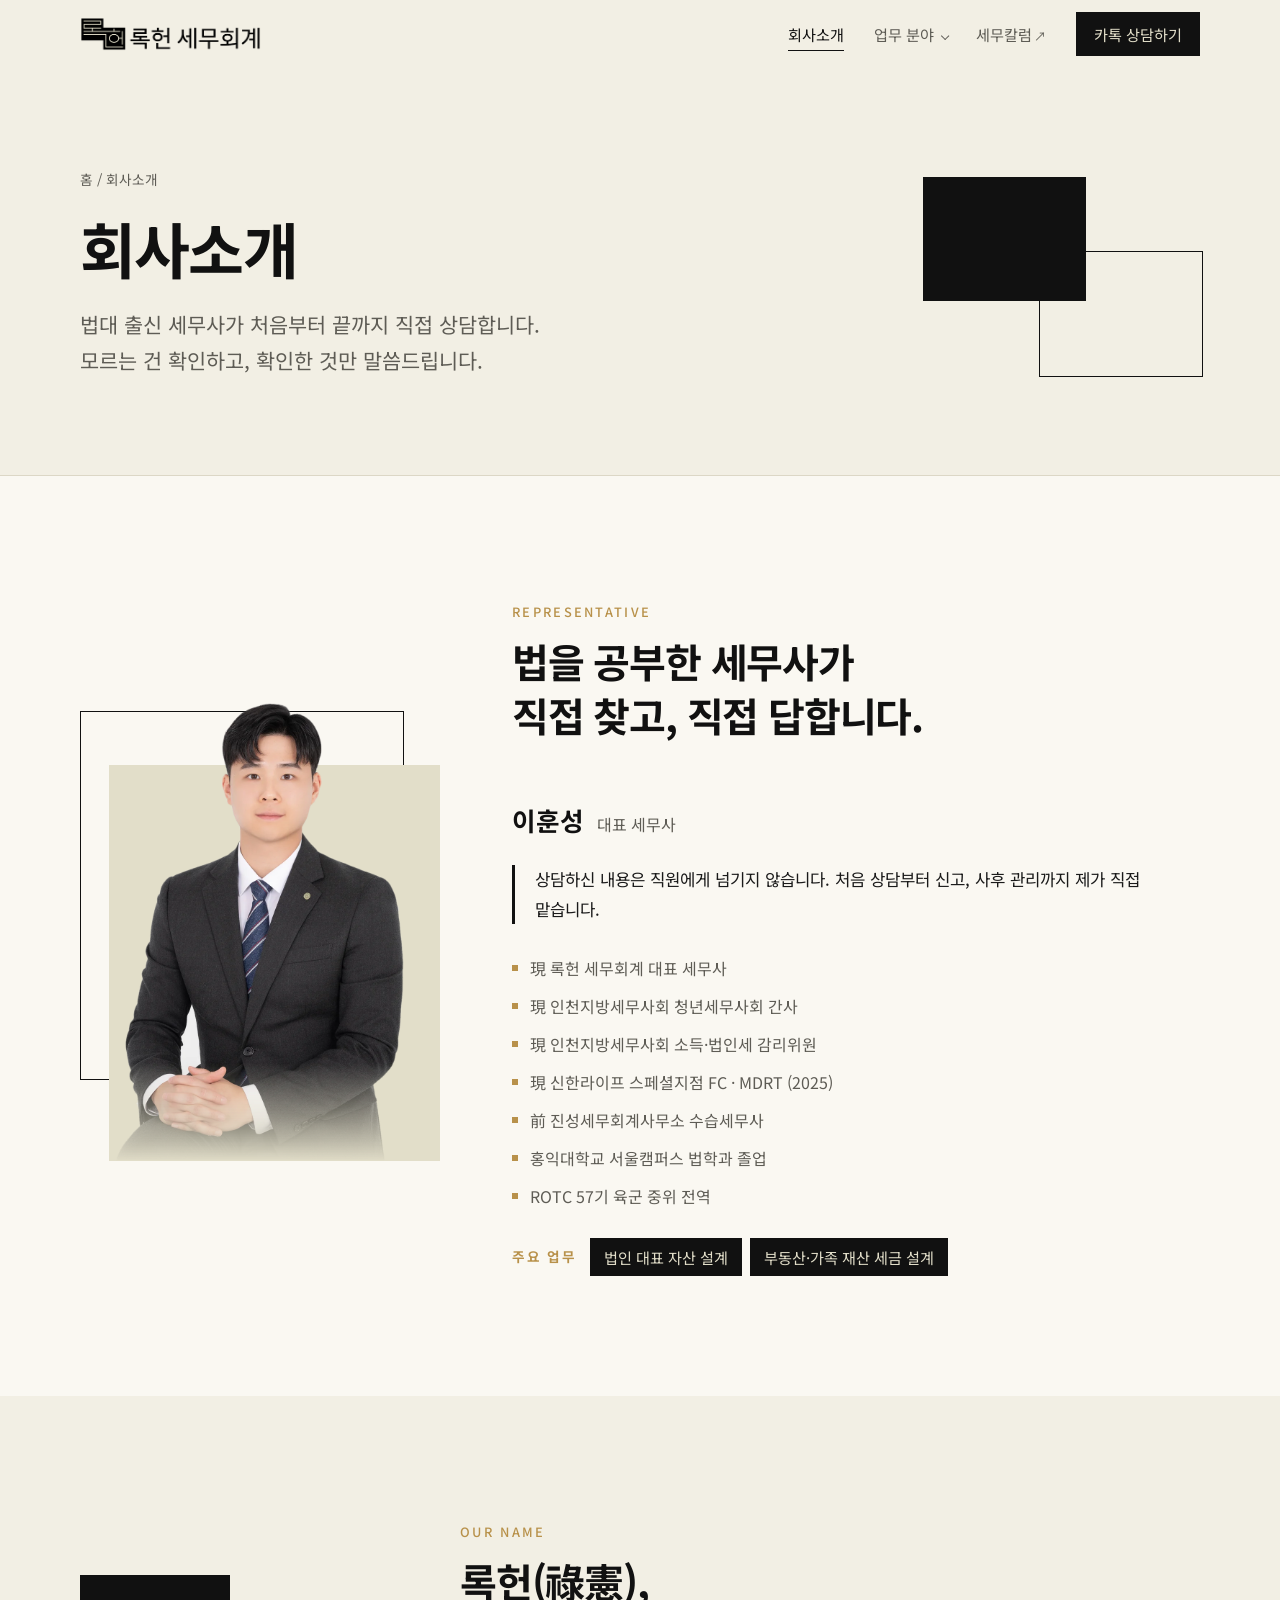
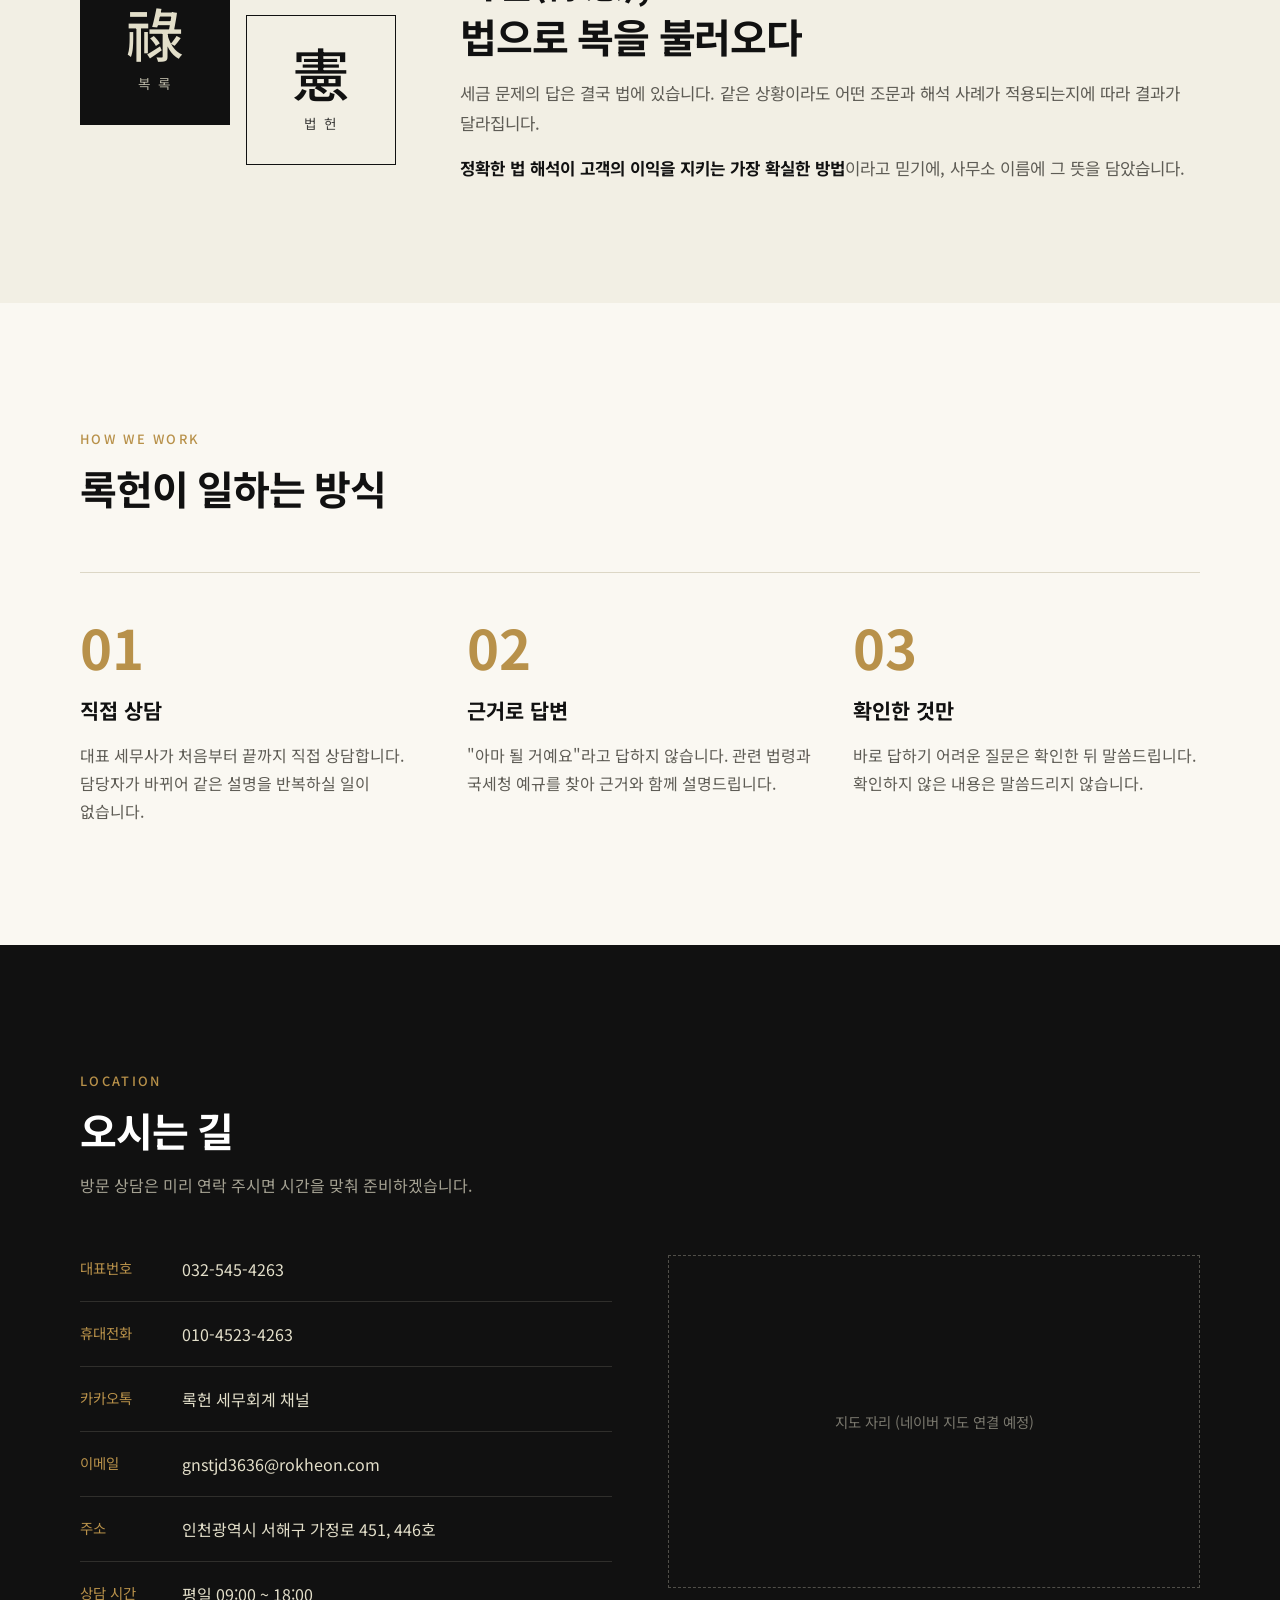
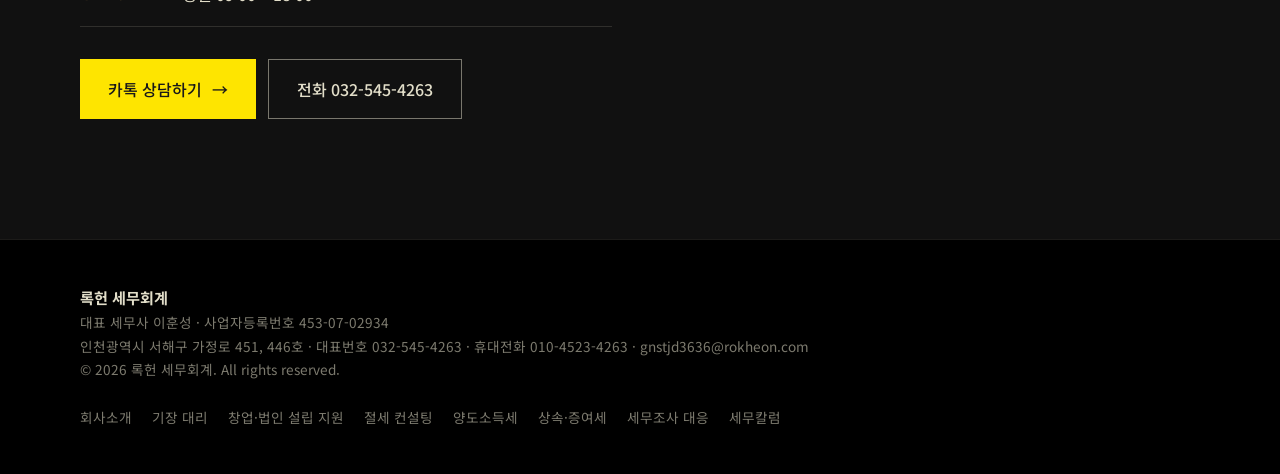
==== about.html @ 941cc7a9 "홈페이지 상담 시간·사업자등록번호 반영 (빈칸 모두 채움) Co-Authored-By: Claude Opus 5.5 <noreply@anthropic.com>" ====
<!doctype html>
<html lang="ko">
<head>
<meta charset="utf-8">
<meta name="viewport" content="width=device-width, initial-scale=1">
<title>회사소개 | 록헌 세무회계</title>
<meta name="description" content="록헌 세무회계 대표 세무사 이훈성 소개, 일하는 방식, 오시는 길.">
<meta property="og:title" content="회사소개 | 록헌 세무회계">
<meta property="og:description" content="록헌 세무회계 대표 세무사 이훈성 소개, 일하는 방식, 오시는 길.">
<link rel="icon" href="이미지/심볼.png">
<link rel="preconnect" href="https://fonts.googleapis.com">
<link rel="preconnect" href="https://fonts.gstatic.com" crossorigin>
<link href="https://fonts.googleapis.com/css2?family=Noto+Sans+KR:wght@400;500;700;900&display=swap" rel="stylesheet">
<link rel="stylesheet" href="css/style.css">
<script>document.documentElement.classList.add('js');</script>
</head>
<body>

<!-- 이 파일은 build.py가 만든 결과물입니다. 직접 고치지 말고 build.py 또는 _원본을 고친 뒤 다시 실행하세요. -->
<header class="site">
  <div class="wrap nav">
    <a href="index.html" class="logo"><img src="이미지/로고_가로.png" alt="록헌 세무회계"></a>
    <button class="burger" aria-label="메뉴 열기" aria-expanded="false"><i></i></button>
    <nav class="menu">
      <a href="about.html" class="on">회사소개</a>
      <div class="dd">
        <button class="dd-btn" aria-expanded="false">업무 분야<span class="chev"></span></button>
        <div class="dd-panel">
          <a href="services/bookkeeping.html">기장 대리 <span>→</span></a>
          <a href="services/startup.html">창업·법인 설립 지원 <span>→</span></a>
          <a href="services/tax-planning.html">절세 컨설팅 <span>→</span></a>
          <a href="services/capital-gains.html">양도소득세 <span>→</span></a>
          <a href="services/inheritance-gift.html">상속·증여세 <span>→</span></a>
          <a href="services/tax-audit.html">세무조사 대응 <span>→</span></a>
        </div>
      </div>
      <a href="https://blog.naver.com/rokheontax" target="_blank" rel="noopener">세무칼럼<span class="ext">↗</span></a>
      <a href="https://pf.kakao.com/_EGkQG/chat" target="_blank" rel="noopener" class="cta">카톡 상담하기</a>
    </nav>
  </div>
  <div class="progress"></div>
</header>

<main>
  <div class="page-hero">
    <div class="wrap">
      <p class="crumb fade-in"><a href="index.html">홈</a> / 회사소개</p>
      <h1><span class="line"><span style="--d:.1s">회사소개</span></span></h1>
      <p class="lead fade-in" style="--d:.4s">법대 출신 세무사가 처음부터 끝까지 직접 상담합니다.<br>모르는 건 확인하고, 확인한 것만 말씀드립니다.</p>
    </div>
    <div class="deco" aria-hidden="true"></div>
  </div>

  <!-- 대표 세무사 -->
  <section class="sec">
    <div class="wrap">
      <div class="about">
        <div class="about-visual" data-reveal>
          <div class="frame-line"></div>
          <div class="frame"></div>
          <img src="이미지/대표_소개.webp" alt="대표 세무사 이훈성">
        </div>
        <div>
          <div class="sec-head" data-reveal>
            <small>REPRESENTATIVE</small>
            <h2>법을 공부한 세무사가<br>직접 찾고, 직접 답합니다.</h2>
          </div>
          <h3 data-reveal>이훈성 <span>대표 세무사</span></h3>
          <p class="quote" data-reveal style="--d:.1s">상담하신 내용은 직원에게 넘기지 않습니다. 처음 상담부터 신고, 사후 관리까지 제가 직접 맡습니다.</p>
          <ul class="career">
            <li data-reveal style="--d:0.10s">現 록헌 세무회계 대표 세무사</li>
            <li data-reveal style="--d:0.16s">現 인천지방세무사회 청년세무사회 간사</li>
            <li data-reveal style="--d:0.22s">現 인천지방세무사회 소득·법인세 감리위원</li>
            <li data-reveal style="--d:0.28s">現 신한라이프 스페셜지점 FC · MDRT (2025)</li>
            <li data-reveal style="--d:0.34s">前 진성세무회계사무소 수습세무사</li>
            <li data-reveal style="--d:0.40s">홍익대학교 서울캠퍼스 법학과 졸업</li>
            <li data-reveal style="--d:0.46s">ROTC 57기 육군 중위 전역</li>
          </ul>
          <p class="field" data-reveal style="--d:.5s"><b>주요 업무</b><span>법인 대표 자산 설계</span><span>부동산·가족 재산 세금 설계</span></p>
        </div>
      </div>
    </div>
  </section>

  <!-- 록헌의 의미 -->
  <section class="sec bg-cream">
    <div class="wrap">
      <div class="meaning">
        <div class="hanja" data-reveal aria-hidden="true">
          <div><b>祿</b><span>복 록</span></div>
          <div><b>憲</b><span>법 헌</span></div>
        </div>
        <div>
          <div class="sec-head" data-reveal style="margin-bottom:0">
            <small>OUR NAME</small>
            <h2>록헌(祿憲),<br>법으로 복을 불러오다</h2>
          </div>
          <p data-reveal style="--d:.1s">세금 문제의 답은 결국 법에 있습니다. 같은 상황이라도 어떤 조문과 해석 사례가 적용되는지에 따라 결과가 달라집니다.</p>
          <p data-reveal style="--d:.18s"><strong>정확한 법 해석이 고객의 이익을 지키는 가장 확실한 방법</strong>이라고 믿기에, 사무소 이름에 그 뜻을 담았습니다.</p>
        </div>
      </div>
    </div>
  </section>

  <!-- 일하는 방식 -->
  <section class="sec">
    <div class="wrap">
      <div class="sec-head" data-reveal>
        <small>HOW WE WORK</small>
        <h2>록헌이 일하는 방식</h2>
      </div>
      <div class="steps">
        <div class="step" data-reveal style="--d:0.00s"><div class="n">01</div><b>직접 상담</b><p>대표 세무사가 처음부터 끝까지 직접 상담합니다. 담당자가 바뀌어 같은 설명을 반복하실 일이 없습니다.</p></div>
        <div class="step" data-reveal style="--d:0.12s"><div class="n">02</div><b>근거로 답변</b><p>&quot;아마 될 거예요&quot;라고 답하지 않습니다. 관련 법령과 국세청 예규를 찾아 근거와 함께 설명드립니다.</p></div>
        <div class="step" data-reveal style="--d:0.24s"><div class="n">03</div><b>확인한 것만</b><p>바로 답하기 어려운 질문은 확인한 뒤 말씀드립니다. 확인하지 않은 내용은 말씀드리지 않습니다.</p></div>
      </div>
    </div>
  </section>

  <!-- 오시는 길 -->
  <section id="location" class="sec contact">
    <div class="wrap">
      <div class="sec-head" data-reveal>
        <small>LOCATION</small>
        <h2>오시는 길</h2>
        <p>방문 상담은 미리 연락 주시면 시간을 맞춰 준비하겠습니다.</p>
      </div>
      <div class="contact-grid">
        <div data-reveal>
          <dl class="info">
            <div><dt>대표번호</dt><dd><a href="tel:0325454263">032-545-4263</a></dd></div>
            <div><dt>휴대전화</dt><dd><a href="tel:01045234263">010-4523-4263</a></dd></div>
            <div><dt>카카오톡</dt><dd><a href="https://pf.kakao.com/_EGkQG/chat" target="_blank" rel="noopener">록헌 세무회계 채널</a></dd></div>
            <div><dt>이메일</dt><dd><a href="mailto:gnstjd3636@rokheon.com">gnstjd3636@rokheon.com</a></dd></div>
            <div><dt>주소</dt><dd>인천광역시 서해구 가정로 451, 446호</dd></div>
            <div><dt>상담 시간</dt><dd>평일 09:00 ~ 18:00</dd></div>
          </dl>
          <div class="btns" style="margin-top:32px">
            <a href="https://pf.kakao.com/_EGkQG/chat" target="_blank" rel="noopener" class="btn btn-kakao">카톡 상담하기 <span class="arr">→</span></a>
            <a href="tel:0325454263" class="btn btn-cream-line">전화 032-545-4263</a>
          </div>
        </div>
        <div class="map" data-reveal style="--d:.15s">지도 자리 (네이버 지도 연결 예정)</div>
      </div>
    </div>
  </section>

</main>

<footer class="site">
  <div class="wrap">
    <div>
      <b>록헌 세무회계</b><br>
      대표 세무사 이훈성 · 사업자등록번호 453-07-02934<br>
      인천광역시 서해구 가정로 451, 446호 · 대표번호 032-545-4263 · 휴대전화 010-4523-4263 · gnstjd3636@rokheon.com<br>
      © 2026 록헌 세무회계. All rights reserved.
    </div>
    <nav>
      <a href="about.html">회사소개</a><a href="services/bookkeeping.html">기장 대리</a><a href="services/startup.html">창업·법인 설립 지원</a><a href="services/tax-planning.html">절세 컨설팅</a><a href="services/capital-gains.html">양도소득세</a><a href="services/inheritance-gift.html">상속·증여세</a><a href="services/tax-audit.html">세무조사 대응</a><a href="https://blog.naver.com/rokheontax" target="_blank" rel="noopener">세무칼럼</a>
    </nav>
  </div>
</footer>

<div class="mbar">
  <a href="tel:0325454263" class="tel">전화하기</a>
  <a href="https://pf.kakao.com/_EGkQG/chat" target="_blank" rel="noopener" class="kakao">카톡 상담하기</a>
</div>

<script src="js/main.js"></script>
</body>
</html>
---- css/style.css ----
/* 록헌 세무회계 — 로고 색상 기준: 검정 + 크림 + 골드 */
:root {
  --black: #111111;
  --black-2: #262626;
  --cream: #e2dec9;
  --cream-bg: #f2efe4;
  --gold: #b8914a;
  --ink: #1a1a1a;
  --muted: #5e5c55;
  --line: #dcd7c6;
  --bg: #faf8f2;
  --white: #ffffff;
  --max: 1160px;
  --ease: cubic-bezier(0.2, 0.7, 0.2, 1);
}
* { box-sizing: border-box; margin: 0; padding: 0; }
html { scroll-behavior: smooth; scroll-padding-top: 72px; }
body {
  font-family: "Noto Sans KR", system-ui, sans-serif;
  color: var(--ink);
  background: var(--bg);
  line-height: 1.75;
  word-break: keep-all;
  overflow-x: hidden;
}
a { color: inherit; text-decoration: none; }
img { max-width: 100%; display: block; }
button { font: inherit; }
.wrap { max-width: var(--max); margin: 0 auto; padding: 0 20px; }

/* 시안용 빈칸 표시 — 실제 내용이 들어가면 class="todo" 제거 */
.todo {
  background: #fff3c4;
  outline: 1px dashed #c9a227;
  padding: 0 4px;
  border-radius: 3px;
}

/* ── 스크롤 등장 효과 ── */
.js [data-reveal] {
  opacity: 0; transform: translateY(36px);
  transition: opacity 0.9s var(--ease), transform 0.9s var(--ease);
  transition-delay: var(--d, 0s);
}
.js [data-reveal].in { opacity: 1; transform: none; }

/* ── 헤더 ── */
header.site {
  position: fixed; top: 0; left: 0; right: 0; z-index: 50;
  transition: background 0.35s, box-shadow 0.35s;
}
header.site.scrolled { background: rgba(250, 248, 242, 0.95); backdrop-filter: blur(10px); box-shadow: 0 1px 0 var(--line); }
.progress { position: absolute; left: 0; bottom: -1px; height: 2px; width: 100%; background: var(--gold); transform-origin: left; transform: scaleX(var(--sp, 0)); }
.nav { display: flex; align-items: center; justify-content: space-between; height: 68px; }
.logo img { height: 34px; width: auto; }
.menu { display: flex; align-items: center; gap: 30px; font-size: 0.95rem; color: var(--muted); }
.menu > a, .dd-btn { position: relative; color: var(--muted); background: none; border: 0; cursor: pointer; padding: 0; }
.menu > a:not(.cta)::after, .dd-btn::after {
  content: ""; position: absolute; left: 0; right: 0; bottom: -4px; height: 1px; background: var(--black);
  transform: scaleX(0); transition: transform 0.3s var(--ease);
}
.menu > a:not(.cta):hover, .dd:hover .dd-btn, .menu > a.on, .dd-btn.on { color: var(--black); }
.menu > a:not(.cta):hover::after, .dd:hover .dd-btn::after, .menu > a.on::after, .dd-btn.on::after { transform: scaleX(1); }
.chev { display: inline-block; width: 6px; height: 6px; border-right: 1.5px solid currentColor; border-bottom: 1.5px solid currentColor; transform: rotate(45deg) translateY(-3px); margin-left: 6px; transition: transform 0.25s; }
.ext { font-size: 0.8em; margin-left: 2px; }
.menu .cta { color: var(--cream); background: var(--black); padding: 9px 18px; transition: background 0.2s; }
.menu .cta:hover { background: var(--black-2); color: var(--white); }

/* 업무 분야 드롭다운 */
.dd { position: relative; }
.dd-panel {
  position: absolute; top: calc(100% + 22px); left: 50%; width: 250px;
  background: var(--white); border: 1px solid var(--line); box-shadow: 0 16px 40px rgba(17, 17, 17, 0.08);
  padding: 10px 0; opacity: 0; visibility: hidden; transform: translate(-50%, -8px);
  transition: opacity 0.25s var(--ease), transform 0.25s var(--ease), visibility 0.25s;
}
.dd-panel::before { content: ""; position: absolute; left: 0; right: 0; top: -24px; height: 24px; } /* 마우스 이동 중 닫힘 방지 */
.dd:hover .dd-panel, .dd:focus-within .dd-panel { opacity: 1; visibility: visible; transform: translate(-50%, 0); }
.dd:hover .chev { transform: rotate(225deg) translateY(-1px); }
.dd-panel a { display: flex; justify-content: space-between; padding: 10px 22px; color: var(--ink); transition: background 0.2s, padding 0.2s; }
.dd-panel a:hover, .dd-panel a.on { background: var(--cream-bg); padding-left: 26px; }
.dd-panel a span { color: var(--gold); opacity: 0; transition: opacity 0.2s; }
.dd-panel a:hover span { opacity: 1; }

.burger { display: none; background: none; border: 0; width: 40px; height: 40px; cursor: pointer; }
.burger i, .burger i::before, .burger i::after {
  display: block; width: 22px; height: 2px; background: var(--black);
  position: relative; margin: 0 auto; content: ""; transition: 0.25s;
}
.burger i::before { position: absolute; top: -7px; }
.burger i::after { position: absolute; top: 7px; }
.burger[aria-expanded="true"] i { background: transparent; }
.burger[aria-expanded="true"] i::before { top: 0; transform: rotate(45deg); }
.burger[aria-expanded="true"] i::after { top: 0; transform: rotate(-45deg); }

/* ── 버튼 ── */
.btns { margin-top: 42px; display: flex; gap: 12px; flex-wrap: wrap; }
.btn { display: inline-flex; align-items: center; gap: 10px; padding: 15px 28px; font-weight: 500; transition: 0.25s var(--ease); }
.btn .arr { transition: transform 0.25s var(--ease); }
.btn:hover .arr { transform: translateX(4px); }
.btn-dark { background: var(--black); color: var(--cream); }
.btn-dark:hover { background: var(--black-2); color: var(--white); }
.btn-line { border: 1px solid var(--black); color: var(--black); }
.btn-line:hover { background: var(--black); color: var(--cream); }
.btn-kakao { background: #fee500; color: #191919; }
.btn-kakao:hover { background: #f5dc00; }
.btn-cream-line { border: 1px solid rgba(226, 222, 201, 0.5); color: var(--cream); }
.btn-cream-line:hover { background: var(--cream); color: var(--black); }

/* ── 홈: 히어로 ── */
.hero { position: relative; background: var(--cream-bg); min-height: 100svh; padding-top: 68px; overflow: hidden; }
.hero .wrap { display: grid; grid-template-columns: 1.1fr 1fr; gap: 24px; min-height: calc(100svh - 68px); }
.hero-text { align-self: center; padding: 48px 0 80px; transform: translateY(calc(var(--hp, 0) * -60px)); opacity: calc(1 - var(--hp, 0) * 1.4); }
.eyebrow { color: var(--gold); font-size: 0.85rem; font-weight: 500; letter-spacing: 0.18em; margin-bottom: 26px; }
.hero h1 { font-size: clamp(2.1rem, 4.8vw, 3.6rem); line-height: 1.32; font-weight: 700; letter-spacing: -0.03em; color: var(--black); }
.hero h1 em { font-style: normal; position: relative; }
.hero h1 em::after {
  content: ""; position: absolute; left: -2px; right: -2px; bottom: 0.08em; height: 0.32em; z-index: -1;
  background: rgba(184, 145, 74, 0.38); transform-origin: left; transform: scaleX(0);
  animation: grow 0.9s 1.1s var(--ease) forwards;
}
.hero .sub { margin-top: 26px; font-size: clamp(1rem, 1.8vw, 1.15rem); color: var(--muted); }
.line { display: block; overflow: hidden; }
.line > span { display: inline-block; transform: translateY(110%); animation: rise 1s var(--ease) forwards; animation-delay: var(--d, 0s); }
.fade-in { opacity: 0; animation: fade 1s var(--ease) forwards; animation-delay: var(--d, 0s); }
@keyframes rise { to { transform: none; } }
@keyframes fade { to { opacity: 1; } }
@keyframes grow { to { transform: scaleX(1); } }

/* 로고의 엇갈린 두 사각형을 배경 도형으로 */
.hero-visual { position: relative; align-self: end; height: 100%; min-height: 520px; }
.blk { position: absolute; }
.blk-a { right: 8%; top: 26%; width: 58%; height: 44%; background: var(--black); transform: translateY(calc(var(--hp, 0) * -160px)); }
.blk-b { left: 8%; top: 48%; width: 52%; height: 40%; border: 1.5px solid var(--black); transform: translateY(calc(var(--hp, 0) * -70px)); }
.blk-a::after { content: "ROK HEON"; position: absolute; left: 22px; bottom: 16px; color: var(--cream); font-size: 0.75rem; letter-spacing: 0.14em; }
.person { position: absolute; bottom: 0; left: 50%; width: min(74%, 390px); transform: translate(-50%, calc(var(--hp, 0) * 50px)); }
.person img { width: 100%; opacity: 0; animation: fade 1.4s 0.3s var(--ease) forwards; }
.hero-visual .blk { opacity: 0; animation: fade 1.2s var(--ease) forwards; }
.hero-visual .blk-b { animation-delay: 0.2s; }
.scroll-hint {
  position: absolute; left: 50%; bottom: 22px; transform: translateX(-50%); z-index: 2;
  font-size: 0.72rem; letter-spacing: 0.2em; color: var(--muted); display: flex; flex-direction: column; align-items: center; gap: 8px;
  opacity: calc(1 - var(--hp, 0) * 4);
}
.scroll-hint i { width: 1px; height: 36px; background: var(--muted); transform-origin: top; animation: drip 1.8s infinite var(--ease); }
@keyframes drip { 0% { transform: scaleY(0); } 50% { transform: scaleY(1); transform-origin: top; } 51% { transform-origin: bottom; } 100% { transform: scaleY(0); transform-origin: bottom; } }

/* ── 홈: 원칙 문장 (스크롤 고정) ── */
.statement { position: relative; height: 280vh; background: var(--black); color: var(--cream); }
.statement .sticky { position: sticky; top: 0; height: 100svh; display: flex; align-items: center; overflow: hidden; }
.statement small { color: var(--gold); letter-spacing: 0.18em; font-size: 0.8rem; font-weight: 500; }
.maybe {
  display: inline-block; position: relative; margin-top: 28px;
  font-size: clamp(1.6rem, 4.2vw, 3rem); font-weight: 500; color: rgba(226, 222, 201, calc(1 - var(--strike, 0) * 0.6));
}
.maybe::after {
  content: ""; position: absolute; left: -4%; right: -4%; top: 54%; height: 3px; background: var(--gold);
  transform-origin: left; transform: scaleX(var(--strike, 0));
}
.big { margin-top: 28px; font-size: clamp(2.2rem, 6.6vw, 5.2rem); font-weight: 900; line-height: 1.22; letter-spacing: -0.035em; }
.big .w { color: rgba(226, 222, 201, 0.14); transition: color 0.45s var(--ease); }
.big .w.on { color: var(--cream); }
.big .w.gold.on { color: var(--gold); }
.statement .after { margin-top: 36px; max-width: 560px; color: rgba(226, 222, 201, 0.7); font-size: 1.05rem; opacity: var(--tail, 0); transform: translateY(calc((1 - var(--tail, 0)) * 20px)); }

/* ── 섹션 공통 ── */
section.sec { padding: 120px 0; }
.sec-head { margin-bottom: 56px; }
.sec-head small { color: var(--gold); letter-spacing: 0.18em; font-size: 0.8rem; font-weight: 500; }
.sec-head h2 { font-size: clamp(1.7rem, 3.4vw, 2.5rem); color: var(--black); margin-top: 10px; line-height: 1.36; letter-spacing: -0.03em; }
.sec-head p { color: var(--muted); margin-top: 14px; }
.more { display: inline-flex; gap: 8px; margin-top: 32px; font-weight: 500; border-bottom: 1px solid var(--black); padding-bottom: 4px; }
.more:hover .arr { transform: translateX(4px); }
.more .arr { transition: transform 0.25s var(--ease); }
.bg-white { background: var(--white); }
.bg-cream { background: var(--cream-bg); }

/* ── 대표 소개 ── */
.about { display: grid; grid-template-columns: 360px 1fr; gap: 72px; align-items: center; }
.about-visual { position: relative; aspect-ratio: 4 / 5; }
.about-visual .frame { position: absolute; inset: 12% 0 0 8%; background: var(--cream); }
.about-visual .frame-line { position: absolute; inset: 0 10% 18% 0; border: 1.5px solid var(--black); }
.about-visual img { position: absolute; bottom: 0; left: 50%; width: 80%; transform: translateX(-50%); }
.js .about-visual img { clip-path: inset(100% 0 0 0); transition: clip-path 1.3s var(--ease); }
.js .about-visual.in img { clip-path: inset(0 0 0 0); }
.js .about-visual .frame { transform: scaleY(0); transform-origin: bottom; transition: transform 1s var(--ease); }
.js .about-visual.in .frame { transform: none; }
.about h3 { font-size: 1.6rem; color: var(--black); }
.about h3 span { font-size: 1rem; color: var(--muted); font-weight: 400; margin-left: 6px; }
.about .quote { margin: 22px 0 30px; padding-left: 20px; border-left: 3px solid var(--black); font-size: 1.05rem; }
.career { list-style: none; display: grid; gap: 10px; }
.career li { display: flex; gap: 12px; color: var(--muted); }
.career li::before { content: ""; width: 6px; height: 6px; background: var(--gold); margin-top: 11px; flex: none; }

/* 록헌의 의미 */
.meaning { display: grid; grid-template-columns: auto 1fr; gap: 64px; align-items: center; }
.meaning .hanja { display: flex; gap: 16px; }
.meaning .hanja div { width: 150px; aspect-ratio: 1; background: var(--black); color: var(--cream); display: flex; flex-direction: column; align-items: center; justify-content: center; gap: 10px; }
.meaning .hanja div:nth-child(2) { background: none; color: var(--black); border: 1.5px solid var(--black); transform: translateY(40px); }
.meaning .hanja b { font-size: 3.6rem; font-weight: 500; line-height: 1; display: block; }
.meaning .hanja span { font-size: 0.85rem; letter-spacing: 0.1em; opacity: 0.8; }
.meaning p { color: var(--muted); font-size: 1.05rem; margin-top: 16px; }
.meaning p strong { color: var(--black); }

/* ── 흐르는 키워드 띠 ── */
.ticker { background: var(--cream-bg); border-top: 1px solid var(--line); border-bottom: 1px solid var(--line); padding: 34px 0; overflow: hidden; }
.ticker .row { display: flex; gap: 48px; white-space: nowrap; font-size: clamp(2rem, 5vw, 3.8rem); font-weight: 900; letter-spacing: -0.03em; will-change: transform; }
.ticker .row span { color: #d3ccb4; }
.ticker .row span.fill { color: var(--black); }
.ticker .row + .row { margin-top: 6px; }

/* ── 업무 분야 카드 ── */
.cards { display: grid; grid-template-columns: repeat(3, 1fr); border-top: 1px solid var(--line); border-left: 1px solid var(--line); }
.card { position: relative; display: block; padding: 36px 30px 64px; border-right: 1px solid var(--line); border-bottom: 1px solid var(--line); overflow: hidden; }
.card::before { content: ""; position: absolute; inset: 0; background: var(--black); transform: translateY(101%); transition: transform 0.45s var(--ease); }
.card > * { position: relative; transition: color 0.35s; }
.card:hover::before { transform: none; }
.card:hover h4 { color: var(--cream); }
.card:hover p { color: rgba(226, 222, 201, 0.75); }
.card .num { color: var(--gold); font-size: 0.85rem; font-weight: 500; }
.card h4 { font-size: 1.2rem; color: var(--black); margin: 8px 0 12px; }
.card p { color: var(--muted); font-size: 0.95rem; }
.card .go { position: absolute; left: 30px; bottom: 26px; font-size: 0.85rem; color: var(--gold); }
.card .go .arr { display: inline-block; transition: transform 0.25s var(--ease); }
.card:hover .go .arr { transform: translateX(6px); }

/* ── 일하는 방식 / 진행 순서 ── */
.steps { position: relative; display: grid; grid-template-columns: repeat(3, 1fr); gap: 40px; padding-top: 48px; }
.steps.four { grid-template-columns: repeat(4, 1fr); gap: 32px; }
.steps::before { content: ""; position: absolute; top: 0; left: 0; right: 0; height: 1px; background: var(--line); }
.steps::after { content: ""; position: absolute; top: -1px; left: 0; right: 0; height: 3px; background: var(--black); transform-origin: left; transform: scaleX(var(--lp, 0)); }
.step .n { font-size: 3.4rem; font-weight: 700; line-height: 1; color: var(--gold); }
.steps.four .step .n { font-size: 2.6rem; }
.step b { display: block; font-size: 1.3rem; color: var(--black); margin: 18px 0 12px; }
.step p { color: var(--muted); }

/* ── 상담 안내 (검정 띠) ── */
.contact { background: var(--black); color: var(--cream); }
.contact .sec-head h2 { color: var(--white); }
.contact .sec-head p { color: rgba(226, 222, 201, 0.7); }
.contact-grid { display: grid; grid-template-columns: 1fr 1fr; gap: 56px; align-items: start; }
.contact .btns { margin-top: 0; }
.info { display: grid; gap: 18px; }
.info div { display: grid; grid-template-columns: 90px 1fr; gap: 12px; padding-bottom: 18px; border-bottom: 1px solid rgba(226, 222, 201, 0.15); }
.info dt { color: var(--gold); font-size: 0.9rem; }
.contact .todo, .cta-band .todo { background: rgba(255, 243, 196, 0.12); outline-color: var(--gold); color: inherit; }
.map {
  aspect-ratio: 16 / 10;
  border: 1px dashed rgba(226, 222, 201, 0.3);
  display: flex; align-items: center; justify-content: center; color: rgba(226, 222, 201, 0.5); font-size: 0.9rem;
}
.map.light { border-color: var(--gold); color: var(--muted); background: var(--cream-bg); }
.cta-band { background: var(--black); color: var(--cream); padding: 96px 0; }
.cta-band .wrap { display: flex; justify-content: space-between; align-items: center; gap: 40px; flex-wrap: wrap; }
.cta-band h2 { font-size: clamp(1.5rem, 3vw, 2.2rem); color: var(--white); line-height: 1.4; letter-spacing: -0.02em; }
.cta-band p { color: rgba(226, 222, 201, 0.7); margin-top: 10px; }
.cta-band .btns { margin-top: 0; }

/* ── 서브 페이지 머리 ── */
.page-hero { position: relative; background: var(--cream-bg); padding: 168px 0 96px; overflow: hidden; border-bottom: 1px solid var(--line); }
.page-hero .crumb { font-size: 0.85rem; color: var(--muted); margin-bottom: 18px; }
.page-hero .crumb a:hover { color: var(--black); }
.page-hero h1 { font-size: clamp(2.2rem, 5vw, 3.8rem); font-weight: 700; letter-spacing: -0.03em; color: var(--black); line-height: 1.25; }
.page-hero .lead { margin-top: 20px; font-size: clamp(1.05rem, 2vw, 1.3rem); color: var(--muted); max-width: 640px; }
.page-hero .deco { position: absolute; right: 6%; top: 50%; width: 280px; height: 200px; transform: translateY(calc(-30% + var(--hp, 0) * -80px)); }
.page-hero .deco::before, .page-hero .deco::after { content: ""; position: absolute; width: 58%; height: 62%; }
.page-hero .deco::before { left: 0; top: 0; background: var(--black); }
.page-hero .deco::after { right: 0; bottom: 0; border: 1.5px solid var(--black); }

/* 서브 페이지: 대상·확인 항목 */
.split { display: grid; grid-template-columns: 1fr 1fr; gap: 64px; }
.checklist { list-style: none; display: grid; gap: 0; border-top: 1px solid var(--line); }
.checklist li { display: flex; gap: 18px; padding: 22px 0; border-bottom: 1px solid var(--line); font-size: 1.05rem; }
.checklist li i { font-style: normal; color: var(--gold); font-weight: 700; flex: none; width: 28px; }
.checklist.dark { border-color: rgba(226, 222, 201, 0.2); }
.checklist.dark li { border-color: rgba(226, 222, 201, 0.2); color: var(--cream); }
.basis { margin-top: 28px; font-size: 0.9rem; color: var(--muted); padding: 18px 22px; border-left: 3px solid var(--gold); background: var(--cream-bg); }

/* 다른 업무 바로가기 */
.others { display: flex; flex-wrap: wrap; gap: 10px; }
.others a { border: 1px solid var(--line); padding: 10px 18px; transition: 0.2s; background: var(--white); }
.others a:hover { border-color: var(--black); background: var(--black); color: var(--cream); }

/* ── 푸터 ── */
footer.site { background: #000; color: rgba(226, 222, 201, 0.55); font-size: 0.85rem; padding: 44px 0; border-top: 1px solid rgba(226, 222, 201, 0.12); }
footer.site .wrap { display: flex; justify-content: space-between; gap: 24px; flex-wrap: wrap; }
footer.site b { color: var(--cream); font-size: 0.95rem; }
footer.site nav { display: flex; gap: 20px; flex-wrap: wrap; }
footer.site nav a:hover { color: var(--cream); }
footer.site .todo { background: rgba(255, 243, 196, 0.12); outline-color: var(--gold); }

/* 모바일 하단 고정 버튼 (전화 / 카톡) */
.mbar { display: none; }

/* ── 태블릿 ── */
@media (max-width: 960px) {
  .menu { gap: 22px; }
  .about { grid-template-columns: 320px 1fr; gap: 44px; }
  .cards { grid-template-columns: repeat(2, 1fr); }
  .steps { gap: 28px; }
  .steps.four { grid-template-columns: repeat(2, 1fr); row-gap: 44px; }
  .meaning { grid-template-columns: 1fr; gap: 72px; }
  .page-hero .deco { width: 180px; height: 130px; right: 3%; opacity: 0.9; }
}
/* ── 모바일 ── */
@media (max-width: 760px) {
  section.sec { padding: 84px 0; }
  .logo img { height: 28px; }
  .burger { display: block; }
  .menu {
    display: none; position: absolute; top: 68px; left: 0; right: 0; max-height: calc(100svh - 68px); overflow-y: auto;
    flex-direction: column; align-items: stretch; gap: 0; background: var(--bg); border-bottom: 1px solid var(--line);
  }
  .menu.open { display: flex; }
  .menu > a, .dd-btn { padding: 16px 20px; border-top: 1px solid var(--line); text-align: left; width: 100%; font-size: 1rem; color: var(--ink); }
  .menu > a:not(.cta)::after, .dd-btn::after { display: none; }
  .dd-btn { display: flex; justify-content: space-between; align-items: center; }
  .dd-panel { position: static; width: auto; opacity: 1; visibility: visible; transform: none; box-shadow: none; border: 0; padding: 0; display: none; background: var(--cream-bg); }
  .dd-panel::before { display: none; }
  .dd.open .dd-panel { display: block; }
  .dd.open .chev { transform: rotate(225deg) translateY(-1px); }
  .dd:hover .chev { transform: rotate(45deg) translateY(-3px); }
  .dd.open:hover .chev { transform: rotate(225deg) translateY(-1px); }
  .dd-panel a, .dd-panel a:hover, .dd-panel a.on { padding: 13px 20px 13px 36px; border-top: 1px solid var(--line); }
  .dd-panel a.on { font-weight: 700; }
  .menu .cta { text-align: center; }
  .hero .wrap { grid-template-columns: 1fr; gap: 0; }
  .hero-text { padding: 40px 0 8px; }
  .hero-visual { min-height: 0; height: auto; margin-top: 36px; }
  .person { position: relative; left: 0; margin: 0 auto; width: min(64%, 260px); transform: translateY(calc(var(--hp, 0) * 30px)); }
  .blk-a { top: 10%; height: 56%; }
  .blk-b { top: 34%; height: 50%; }
  .scroll-hint { display: none; }
  .statement { height: 240vh; }
  .about { grid-template-columns: 1fr; }
  .about-visual { max-width: 290px; width: 100%; margin: 0 auto; }
  .meaning .hanja div { width: 120px; }
  .meaning .hanja b { font-size: 2.8rem; }
  .cards { grid-template-columns: 1fr; }
  .steps, .steps.four { grid-template-columns: 1fr; gap: 36px; }
  .contact-grid, .split { grid-template-columns: 1fr; gap: 48px; }
  .page-hero { padding: 128px 0 72px; }
  .page-hero .deco { display: none; }
  .cta-band { padding: 72px 0; }
  .mbar {
    display: grid; grid-template-columns: 1fr 1.4fr; position: fixed; left: 0; right: 0; bottom: 0; z-index: 60;
    box-shadow: 0 -6px 20px rgba(0, 0, 0, 0.12);
    transform: translateY(110%); transition: transform 0.4s var(--ease);
  }
  .mbar.show { transform: none; }
  .mbar a { text-align: center; padding: 16px; font-weight: 500; }
  .mbar .tel { background: var(--black); color: var(--cream); }
  .mbar .kakao { background: #fee500; color: #191919; }
  footer.site { padding-bottom: 96px; }
}

/* 움직임 줄이기 설정을 켠 사용자에게는 애니메이션 끔 */
@media (prefers-reduced-motion: reduce) {
  *, *::before, *::after { animation: none !important; transition: none !important; }
  .line > span, .fade-in, .person img, .hero-visual .blk { transform: none; opacity: 1; }
  .hero h1 em::after { transform: none; }
  .js [data-reveal] { opacity: 1; transform: none; }
  .js .about-visual img { clip-path: none; }
  .js .about-visual .frame { transform: none; }
}

/* 대표 소개: 전문 분야 */
.field { margin-top: 28px; display: flex; flex-wrap: wrap; gap: 8px; align-items: center; }
.field b { color: var(--gold); font-size: 0.85rem; letter-spacing: 0.12em; margin-right: 6px; }
.field span { background: var(--black); color: var(--cream); padding: 6px 14px; font-size: 0.95rem; }
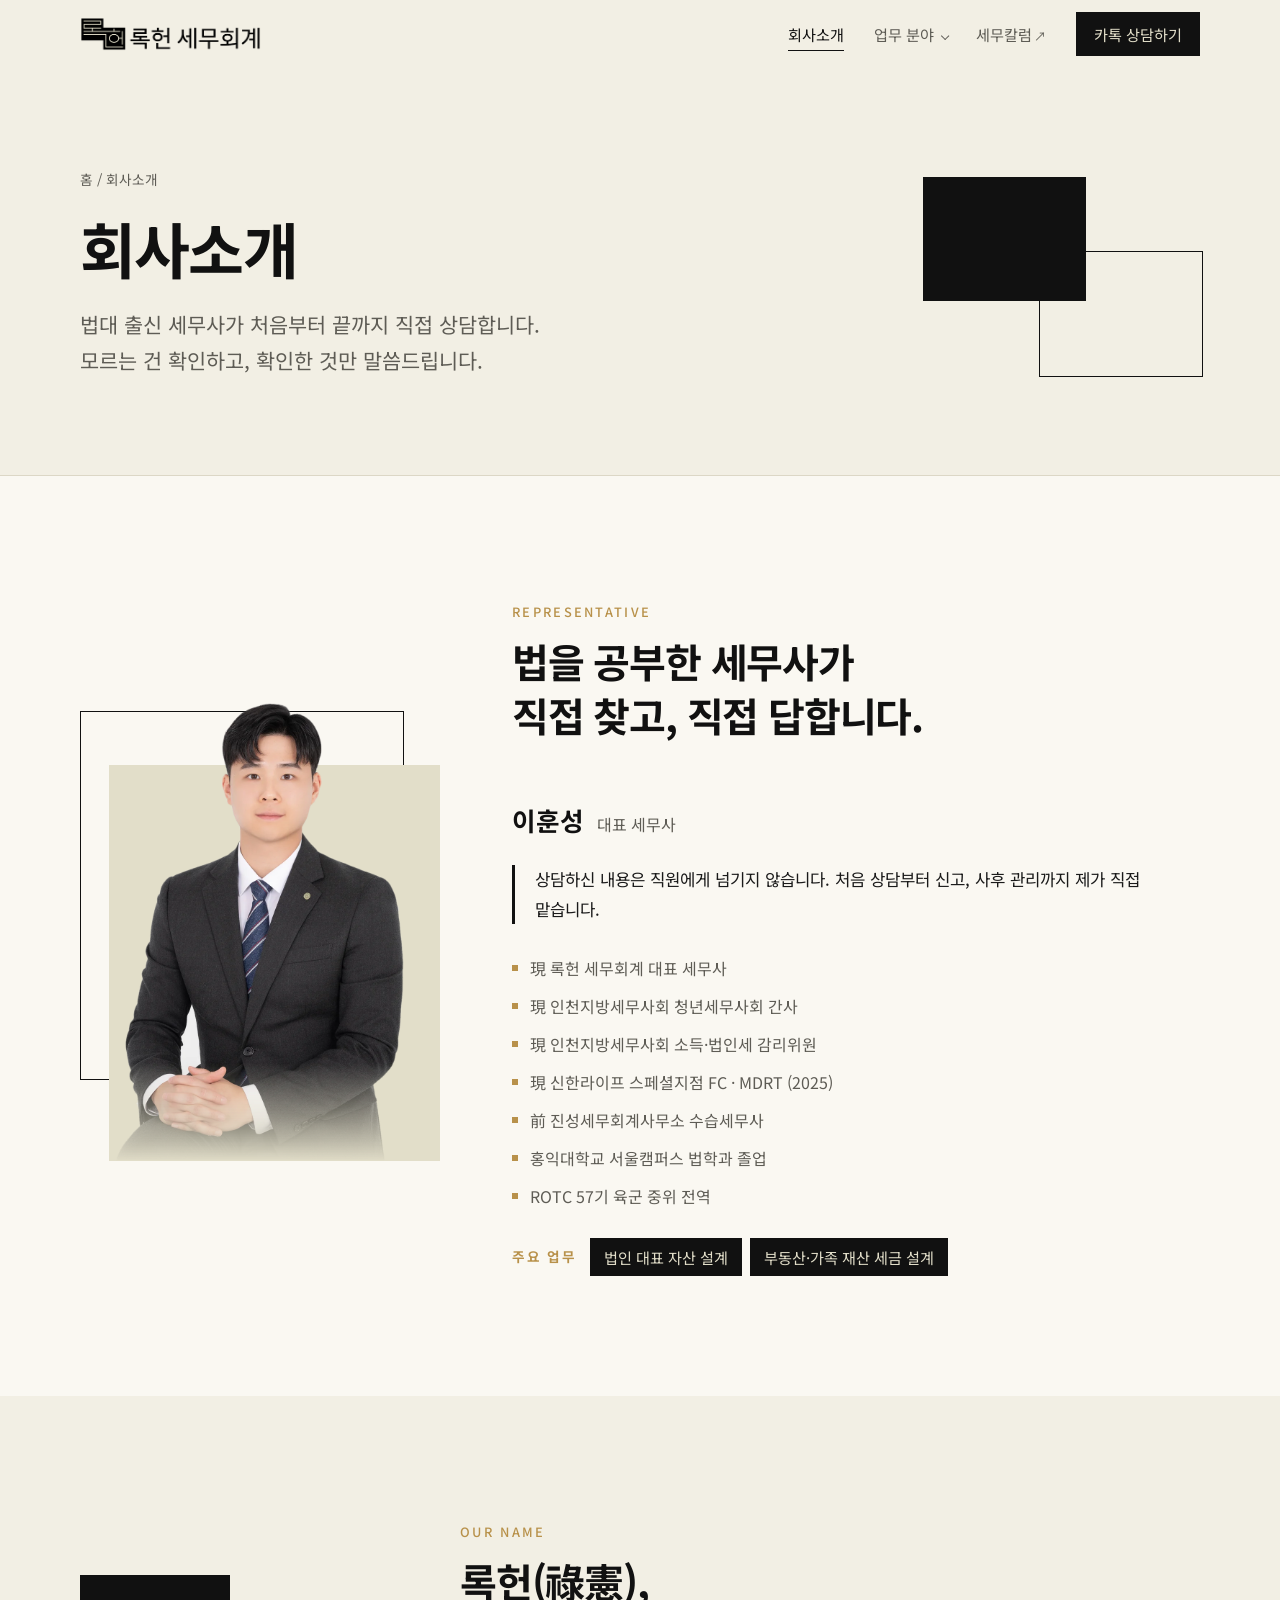
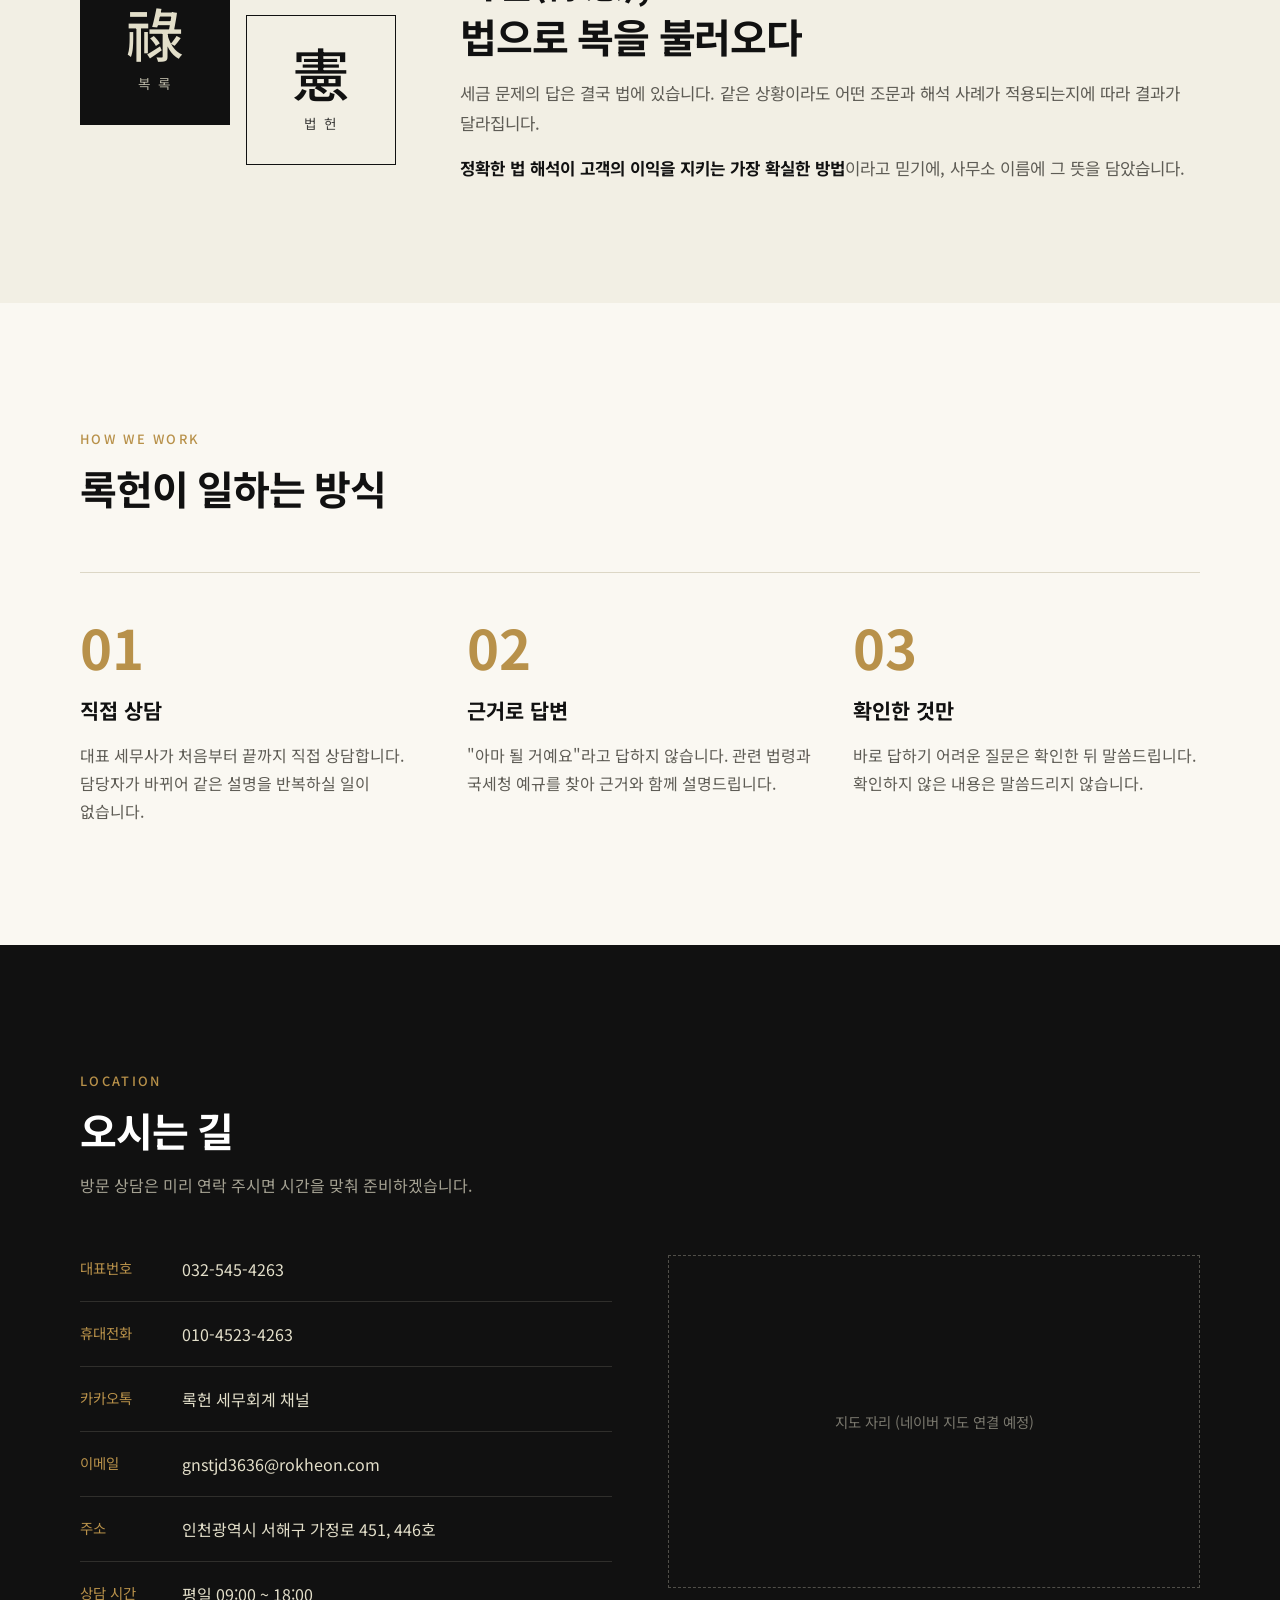
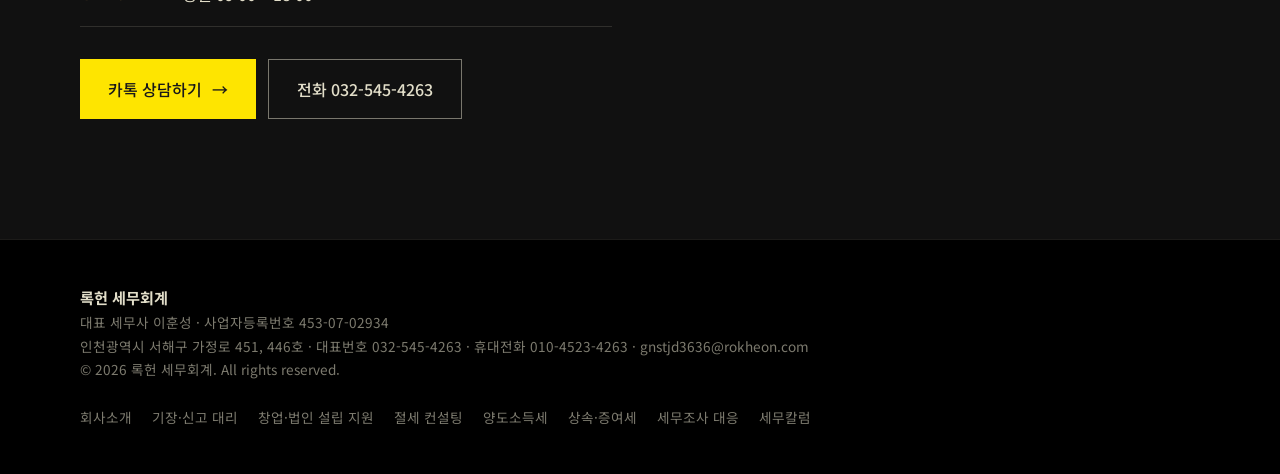
==== commit b627f48e: "홈페이지: 기장 대리를 '기장·신고 대리'로 바꾸고 신고 대리/개인 기장/법인 기장 3파트, 개인·법인 탭 규정·세금 일정(법령 원문 확인), 준비 자료·FAQ 추가 Co-Auth" ====
--- a/about.html
+++ b/about.html
@@ -11,7 +11,7 @@
 <link rel="preconnect" href="https://fonts.googleapis.com">
 <link rel="preconnect" href="https://fonts.gstatic.com" crossorigin>
 <link href="https://fonts.googleapis.com/css2?family=Noto+Sans+KR:wght@400;500;700;900&display=swap" rel="stylesheet">
-<link rel="stylesheet" href="css/style.css">
+<link rel="stylesheet" href="css/style.css?v=a7ef20ad">
 <script>document.documentElement.classList.add('js');</script>
 </head>
 <body>
@@ -26,7 +26,7 @@
       <div class="dd">
         <button class="dd-btn" aria-expanded="false">업무 분야<span class="chev"></span></button>
         <div class="dd-panel">
-          <a href="services/bookkeeping.html">기장 대리 <span>→</span></a>
+          <a href="services/bookkeeping.html">기장·신고 대리 <span>→</span></a>
           <a href="services/startup.html">창업·법인 설립 지원 <span>→</span></a>
           <a href="services/tax-planning.html">절세 컨설팅 <span>→</span></a>
           <a href="services/capital-gains.html">양도소득세 <span>→</span></a>
@@ -34,7 +34,7 @@
           <a href="services/tax-audit.html">세무조사 대응 <span>→</span></a>
         </div>
       </div>
-      <a href="https://blog.naver.com/rokheontax" target="_blank" rel="noopener">세무칼럼<span class="ext">↗</span></a>
+      <a href="https://blog.naver.com/PostList.naver?blogId=rokheontax&amp;from=postList&amp;categoryNo=3" target="_blank" rel="noopener">세무칼럼<span class="ext">↗</span></a>
       <a href="https://pf.kakao.com/_EGkQG/chat" target="_blank" rel="noopener" class="cta">카톡 상담하기</a>
     </nav>
   </div>
@@ -156,7 +156,7 @@
       © 2026 록헌 세무회계. All rights reserved.
     </div>
     <nav>
-      <a href="about.html">회사소개</a><a href="services/bookkeeping.html">기장 대리</a><a href="services/startup.html">창업·법인 설립 지원</a><a href="services/tax-planning.html">절세 컨설팅</a><a href="services/capital-gains.html">양도소득세</a><a href="services/inheritance-gift.html">상속·증여세</a><a href="services/tax-audit.html">세무조사 대응</a><a href="https://blog.naver.com/rokheontax" target="_blank" rel="noopener">세무칼럼</a>
+      <a href="about.html">회사소개</a><a href="services/bookkeeping.html">기장·신고 대리</a><a href="services/startup.html">창업·법인 설립 지원</a><a href="services/tax-planning.html">절세 컨설팅</a><a href="services/capital-gains.html">양도소득세</a><a href="services/inheritance-gift.html">상속·증여세</a><a href="services/tax-audit.html">세무조사 대응</a><a href="https://blog.naver.com/PostList.naver?blogId=rokheontax&amp;from=postList&amp;categoryNo=3" target="_blank" rel="noopener">세무칼럼</a>
     </nav>
   </div>
 </footer>
@@ -166,6 +166,6 @@
   <a href="https://pf.kakao.com/_EGkQG/chat" target="_blank" rel="noopener" class="kakao">카톡 상담하기</a>
 </div>
 
-<script src="js/main.js"></script>
+<script src="js/main.js?v=add822f6"></script>
 </body>
 </html>
--- a/css/style.css
+++ b/css/style.css
@@ -202,12 +202,24 @@
 .meaning p { color: var(--muted); font-size: 1.05rem; margin-top: 16px; }
 .meaning p strong { color: var(--black); }
 
-/* ── 흐르는 키워드 띠 ── */
-.ticker { background: var(--cream-bg); border-top: 1px solid var(--line); border-bottom: 1px solid var(--line); padding: 34px 0; overflow: hidden; }
-.ticker .row { display: flex; gap: 48px; white-space: nowrap; font-size: clamp(2rem, 5vw, 3.8rem); font-weight: 900; letter-spacing: -0.03em; will-change: transform; }
-.ticker .row span { color: #d3ccb4; }
-.ticker .row span.fill { color: var(--black); }
-.ticker .row + .row { margin-top: 6px; }
+/* ── 이런 고민으로 찾아오십니다 (메신저 말풍선) ── */
+.worries { background: var(--cream-bg); border-top: 1px solid var(--line); border-bottom: 1px solid var(--line); padding: 110px 0; }
+.worries-grid { display: grid; grid-template-columns: 1fr 1fr; gap: 64px; align-items: center; }
+.worries .sec-head { margin-bottom: 0; }
+.chat { display: flex; flex-direction: column; align-items: flex-start; gap: 12px; }
+.msg {
+  max-width: 90%; padding: 14px 22px; background: var(--white); border: 1px solid var(--line);
+  border-radius: 22px 22px 22px 6px; font-size: 1.05rem; font-weight: 500; color: var(--black);
+  transition: border-color 0.25s, transform 0.25s var(--ease);
+}
+a.msg:hover { border-color: var(--black); transform: translateX(4px); }
+a.msg::after { content: " →"; color: var(--gold); opacity: 0; transition: opacity 0.25s; }
+a.msg:hover::after { opacity: 1; }
+.msg.me {
+  align-self: flex-end; display: flex; align-items: center; gap: 12px; margin-top: 14px;
+  background: var(--black); border-color: var(--black); color: var(--cream); border-radius: 22px 22px 6px 22px;
+}
+.msg.me img { width: 34px; height: auto; background: var(--cream); padding: 4px; border-radius: 6px; }
 
 /* ── 업무 분야 카드 ── */
 .cards { display: grid; grid-template-columns: repeat(3, 1fr); border-top: 1px solid var(--line); border-left: 1px solid var(--line); }
@@ -318,6 +330,8 @@
   .dd-panel { position: static; width: auto; opacity: 1; visibility: visible; transform: none; box-shadow: none; border: 0; padding: 0; display: none; background: var(--cream-bg); }
   .dd-panel::before { display: none; }
   .dd.open .dd-panel { display: block; }
+  /* PC용 마우스오버 가운데 정렬(translate -50%)이 터치 시 적용되어 목록이 화면 왼쪽 밖으로 밀리던 문제 방지 */
+  .dd:hover .dd-panel, .dd:focus-within .dd-panel { transform: none; opacity: 1; visibility: visible; }
   .dd.open .chev { transform: rotate(225deg) translateY(-1px); }
   .dd:hover .chev { transform: rotate(45deg) translateY(-3px); }
   .dd.open:hover .chev { transform: rotate(225deg) translateY(-1px); }
@@ -368,3 +382,64 @@
 .field { margin-top: 28px; display: flex; flex-wrap: wrap; gap: 8px; align-items: center; }
 .field b { color: var(--gold); font-size: 0.85rem; letter-spacing: 0.12em; margin-right: 6px; }
 .field span { background: var(--black); color: var(--cream); padding: 6px 14px; font-size: 0.95rem; }
+
+/* 말풍선: 모바일 */
+@media (max-width: 760px) {
+  .worries { padding: 84px 0; }
+  .worries-grid { grid-template-columns: 1fr; gap: 36px; }
+  .msg { font-size: 1rem; padding: 12px 18px; }
+}
+
+/* ── 업무 페이지 추가 섹션: 맡기는 방식·규정·세금 일정·FAQ ── */
+.parts { display: grid; grid-template-columns: repeat(3, 1fr); gap: 20px; }
+.part { display: flex; flex-direction: column; padding: 34px 30px; background: var(--bg); border: 1px solid var(--line); border-top: 3px solid var(--gold); }
+.part .tag { align-self: flex-start; font-size: 0.78rem; color: var(--gold); border: 1px solid var(--gold); padding: 2px 10px; letter-spacing: 0.04em; }
+.part h3 { font-size: 1.35rem; color: var(--black); margin: 14px 0 8px; letter-spacing: -0.02em; }
+.part .who { color: var(--muted); font-size: 0.93rem; min-height: 3.2em; }
+.part ul { list-style: none; margin-top: 18px; border-top: 1px solid var(--line); }
+.part li { padding: 11px 0 11px 22px; border-bottom: 1px solid var(--line); position: relative; font-size: 0.97rem; }
+.part li::before { content: ""; position: absolute; left: 2px; top: 1.15em; width: 9px; height: 5px; border-left: 2px solid var(--gold); border-bottom: 2px solid var(--gold); transform: rotate(-45deg); }
+.part-note { margin-top: auto; padding-top: 18px; font-size: 0.85rem; color: var(--muted); }
+.part-note::before { content: "※ "; color: var(--gold); }
+
+.tabs { display: inline-flex; gap: 0; margin-bottom: 28px; border: 1px solid var(--black); }
+.tabs button { font: inherit; font-size: 0.95rem; padding: 10px 22px; background: transparent; border: 0; cursor: pointer; color: var(--ink); transition: 0.2s; }
+.tabs button + button { border-left: 1px solid var(--black); }
+.tabs button[aria-selected="true"] { background: var(--black); color: var(--cream); }
+.js .tab-panel:not(.on) { display: none; }
+
+.rules { display: grid; grid-template-columns: 1fr 1fr; gap: 20px; }
+.rule { padding: 30px 30px 26px; background: var(--bg); border: 1px solid var(--line); }
+.rule h4 { font-size: 1.12rem; color: var(--black); margin-bottom: 10px; letter-spacing: -0.02em; }
+.rule p { color: var(--muted); font-size: 0.95rem; }
+.rule small { display: block; margin-top: 14px; font-size: 0.8rem; color: var(--gold); }
+
+.cal { border-top: 1px solid var(--black); }
+.cal-row { display: grid; grid-template-columns: 130px 1fr 260px; gap: 24px; align-items: baseline; padding: 18px 4px; border-bottom: 1px solid var(--line); }
+.cal-row b { color: var(--gold); font-size: 1.05rem; }
+.cal-row strong { color: var(--black); font-weight: 700; }
+.cal-row span { display: block; color: var(--muted); font-size: 0.9rem; }
+.cal-row small { color: var(--muted); font-size: 0.82rem; text-align: right; }
+.cal-note { margin-top: 18px; font-size: 0.88rem; color: var(--muted); }
+
+.faq { border-top: 1px solid var(--line); }
+.qa { border-bottom: 1px solid var(--line); }
+.qa summary { list-style: none; cursor: pointer; padding: 20px 36px 20px 0; position: relative; font-weight: 500; font-size: 1.02rem; }
+.qa summary::-webkit-details-marker { display: none; }
+.qa summary::after { content: "+"; position: absolute; right: 4px; top: 50%; transform: translateY(-50%); color: var(--gold); font-size: 1.4rem; font-weight: 400; transition: transform 0.25s; }
+.qa[open] summary::after { transform: translateY(-50%) rotate(45deg); }
+.qa p { color: var(--muted); padding: 0 8px 22px 0; font-size: 0.96rem; }
+
+@media (max-width: 960px) {
+  .parts { grid-template-columns: 1fr; }
+  .part .who { min-height: 0; }
+  .cal-row { grid-template-columns: 110px 1fr; }
+  .cal-row small { grid-column: 2; text-align: left; margin-top: -14px; }
+}
+@media (max-width: 760px) {
+  .rules { grid-template-columns: 1fr; }
+  .tabs { display: flex; }
+  .tabs button { flex: 1; padding: 10px 8px; font-size: 0.9rem; }
+  .cal-row { grid-template-columns: 1fr; gap: 2px; padding: 16px 2px; }
+  .cal-row small { grid-column: auto; margin-top: 4px; }
+}
